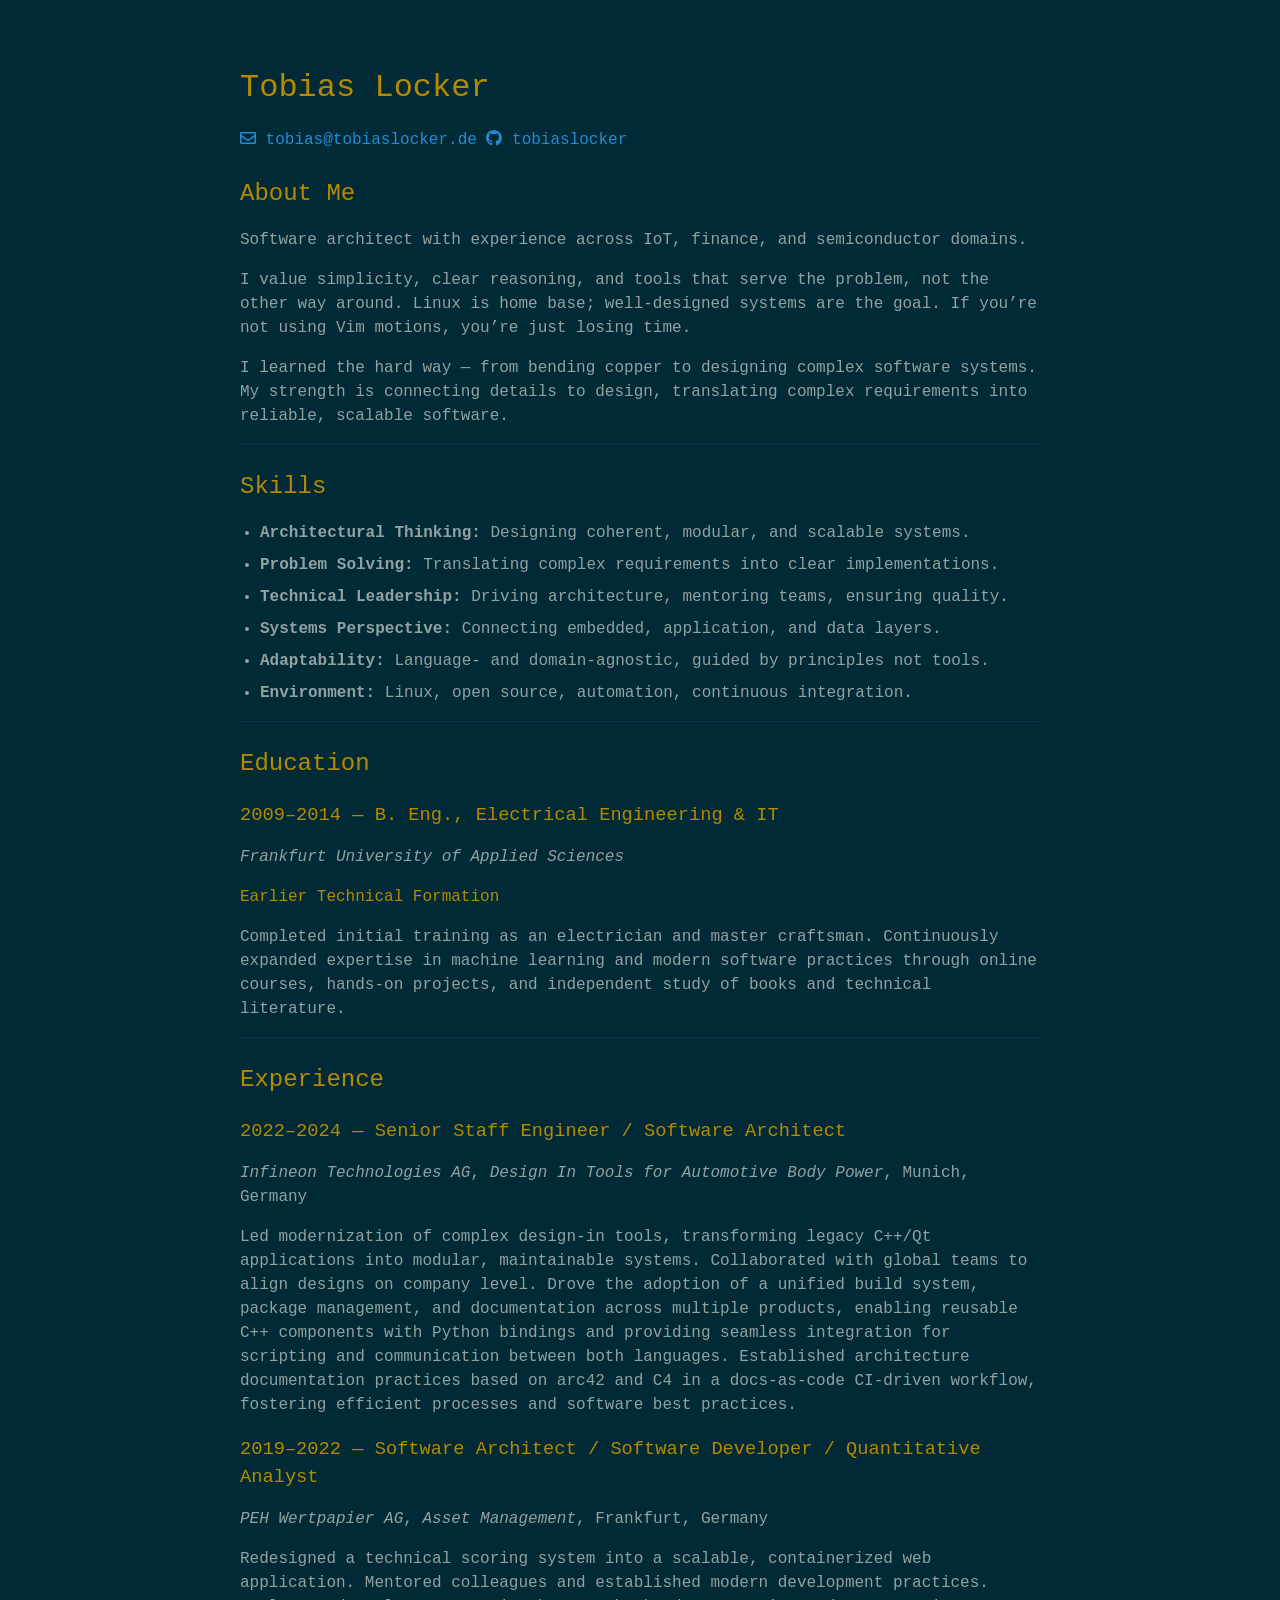
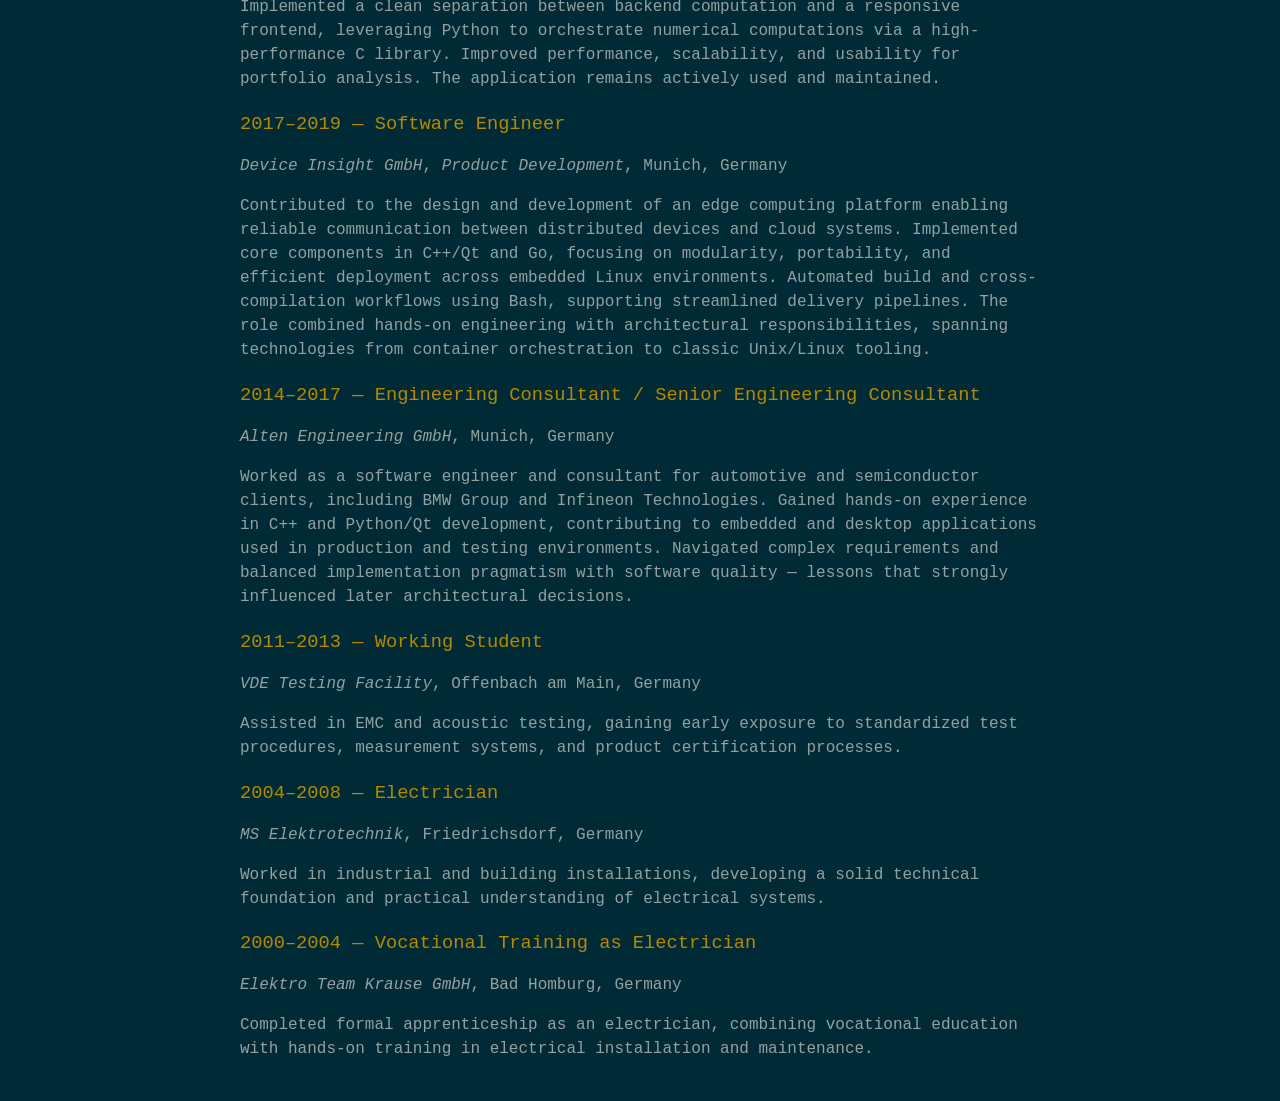
==== index.html @ aa9ca694 "deploy: 014cc4cbecb684654d0da23f1c67b94c93653425" ====
<!DOCTYPE html>
<html>
<head>
  <meta charset="utf-8">
  <title>Tobias Locker</title>
  <link rel="stylesheet" href="styles/cv.css">
  <link rel="stylesheet" href="https://use.fontawesome.com/releases/v5.11.1/css/all.css">
</head>
<body>
<div class="container">
  <header>
    <h1>Tobias Locker</h1>
    <div id="webaddress">
      <a href="mailto:tobias@tobiaslocker.de"><i class="far fa-envelope"></i> tobias@tobiaslocker.de</a>
      <a href="https://github.com/tobiaslocker"><i class="fab fa-github"></i> tobiaslocker</a>
    </div>
  </header>

  <main>
    <h2 id="about-me">About Me</h2>
    <p>Software architect with experience across IoT, finance, and
    semiconductor domains.</p>
    <p>I value simplicity, clear reasoning, and tools that serve the
    problem, not the other way around. Linux is home base; well-designed
    systems are the goal. If you’re not using Vim motions, you’re just
    losing time.</p>
    <p>I learned the hard way — from bending copper to designing complex
    software systems. My strength is connecting details to design,
    translating complex requirements into reliable, scalable
    software.</p>
    <hr />
    <h2 id="skills">Skills</h2>
    <ul>
    <li><strong>Architectural Thinking:</strong> Designing coherent,
    modular, and scalable systems.</li>
    <li><strong>Problem Solving:</strong> Translating complex
    requirements into clear implementations.</li>
    <li><strong>Technical Leadership:</strong> Driving architecture,
    mentoring teams, ensuring quality.</li>
    <li><strong>Systems Perspective:</strong> Connecting embedded,
    application, and data layers.</li>
    <li><strong>Adaptability:</strong> Language- and domain-agnostic,
    guided by principles not tools.</li>
    <li><strong>Environment:</strong> Linux, open source, automation,
    continuous integration.</li>
    </ul>
    <hr />
    <h2 id="education">Education</h2>
    <h3 id="b.-eng.-electrical-engineering-it">2009–2014 — B. Eng.,
    Electrical Engineering &amp; IT</h3>
    <p><em>Frankfurt University of Applied Sciences</em></p>
    <h4 id="earlier-technical-formation">Earlier Technical
    Formation</h4>
    <p>Completed initial training as an electrician and master
    craftsman. Continuously expanded expertise in machine learning and
    modern software practices through online courses, hands-on projects,
    and independent study of books and technical literature.</p>
    <hr />
    <h2 id="experience">Experience</h2>
    <h3 id="senior-staff-engineer-software-architect">2022–2024 — Senior
    Staff Engineer / Software Architect</h3>
    <p><em>Infineon Technologies AG</em>, <em>Design In Tools for
    Automotive Body Power</em>, Munich, Germany</p>
    <p>Led modernization of complex design-in tools, transforming legacy
    C++/Qt applications into modular, maintainable systems. Collaborated
    with global teams to align designs on company level. Drove the
    adoption of a unified build system, package management, and
    documentation across multiple products, enabling reusable C++
    components with Python bindings and providing seamless integration
    for scripting and communication between both languages. Established
    architecture documentation practices based on arc42 and C4 in a
    docs-as-code CI-driven workflow, fostering efficient processes and
    software best practices.</p>
    <h3
    id="software-architect-software-developer-quantitative-analyst">2019–2022
    — Software Architect / Software Developer / Quantitative
    Analyst</h3>
    <p><em>PEH Wertpapier AG</em>, <em>Asset Management</em>, Frankfurt,
    Germany</p>
    <p>Redesigned a technical scoring system into a scalable,
    containerized web application. Mentored colleagues and established
    modern development practices. Implemented a clean separation between
    backend computation and a responsive frontend, leveraging Python to
    orchestrate numerical computations via a high-performance C library.
    Improved performance, scalability, and usability for portfolio
    analysis. The application remains actively used and maintained.</p>
    <h3 id="software-engineer">2017–2019 — Software Engineer</h3>
    <p><em>Device Insight GmbH</em>, <em>Product Development</em>,
    Munich, Germany</p>
    <p>Contributed to the design and development of an edge computing
    platform enabling reliable communication between distributed devices
    and cloud systems. Implemented core components in C++/Qt and Go,
    focusing on modularity, portability, and efficient deployment across
    embedded Linux environments. Automated build and cross-compilation
    workflows using Bash, supporting streamlined delivery pipelines. The
    role combined hands-on engineering with architectural
    responsibilities, spanning technologies from container orchestration
    to classic Unix/Linux tooling.</p>
    <h3
    id="engineering-consultant-senior-engineering-consultant">2014–2017
    — Engineering Consultant / Senior Engineering Consultant</h3>
    <p><em>Alten Engineering GmbH</em>, Munich, Germany</p>
    <p>Worked as a software engineer and consultant for automotive and
    semiconductor clients, including BMW Group and Infineon
    Technologies. Gained hands-on experience in C++ and Python/Qt
    development, contributing to embedded and desktop applications used
    in production and testing environments. Navigated complex
    requirements and balanced implementation pragmatism with software
    quality — lessons that strongly influenced later architectural
    decisions.</p>
    <h3 id="working-student">2011–2013 — Working Student</h3>
    <p><em>VDE Testing Facility</em>, Offenbach am Main, Germany</p>
    <p>Assisted in EMC and acoustic testing, gaining early exposure to
    standardized test procedures, measurement systems, and product
    certification processes.</p>
    <h3 id="electrician">2004–2008 — Electrician</h3>
    <p><em>MS Elektrotechnik</em>, Friedrichsdorf, Germany</p>
    <p>Worked in industrial and building installations, developing a
    solid technical foundation and practical understanding of electrical
    systems.</p>
    <h3 id="vocational-training-as-electrician">2000–2004 — Vocational
    Training as Electrician</h3>
    <p><em>Elektro Team Krause GmbH</em>, Bad Homburg, Germany</p>
    <p>Completed formal apprenticeship as an electrician, combining
    vocational education with hands-on training in electrical
    installation and maintenance.</p>
  </main>
</div>
</body>
</html>
---- styles/cv.css ----
/* ===== CV Base Styles ===== */

/* Default color variables (Solarized Light by default) */
:root {
    --bg: #002b36;
    --text: #93a1a1;
    --heading: #b58900;
    --rule: #073642;
    --link: #268bd2;
}

/* ===== Body ===== */
body {
    font-family: Monaco, Menlo, Consolas, "Courier New", monospace;
    font-size: 12pt;
    line-height: 1.5;
    margin: 0;
    padding: 2em 1em;
    background-color: var(--bg);
    color: var(--text);
}

/* ===== Layout Container ===== */
.container {
    max-width: 800px;
    margin: 0 auto;
}

/* ===== Headings ===== */
h1, h2, h3, h4 {
    font-weight: 400;
    margin-top: 1em;
    margin-bottom: 0.5em;
    color: var(--heading);
}

/* ===== Paragraphs & Lists ===== */
p, li {
    margin-bottom: 0.5em;
}

/* ===== Lists ===== */
ul {
    padding-left: 1.25em;
}

/* ===== Horizontal Rules ===== */
hr {
    border: none;
    border-top: 1px solid var(--rule);
    margin: 1em 0;
}

/* ===== Links ===== */
a {
    color: var(--link);
    text-decoration: none;
}

a:hover {
    text-decoration: underline;
}
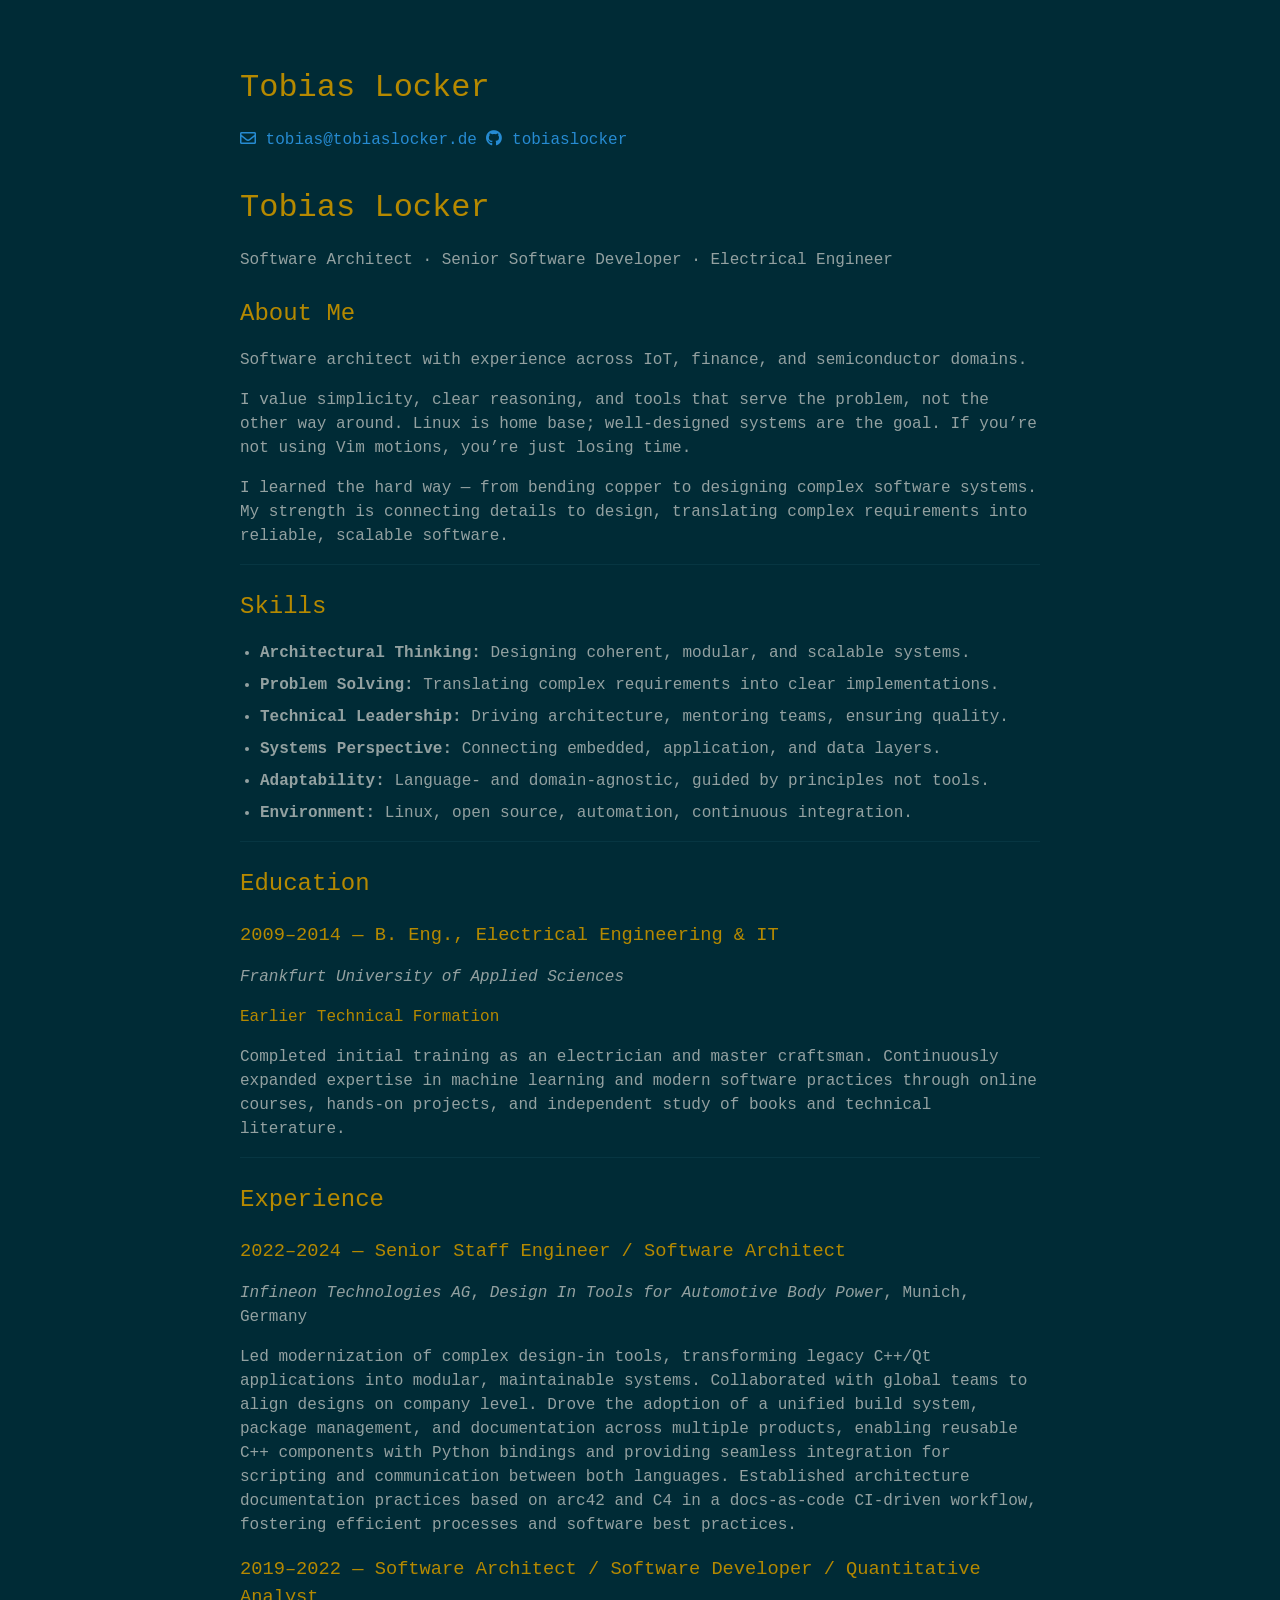
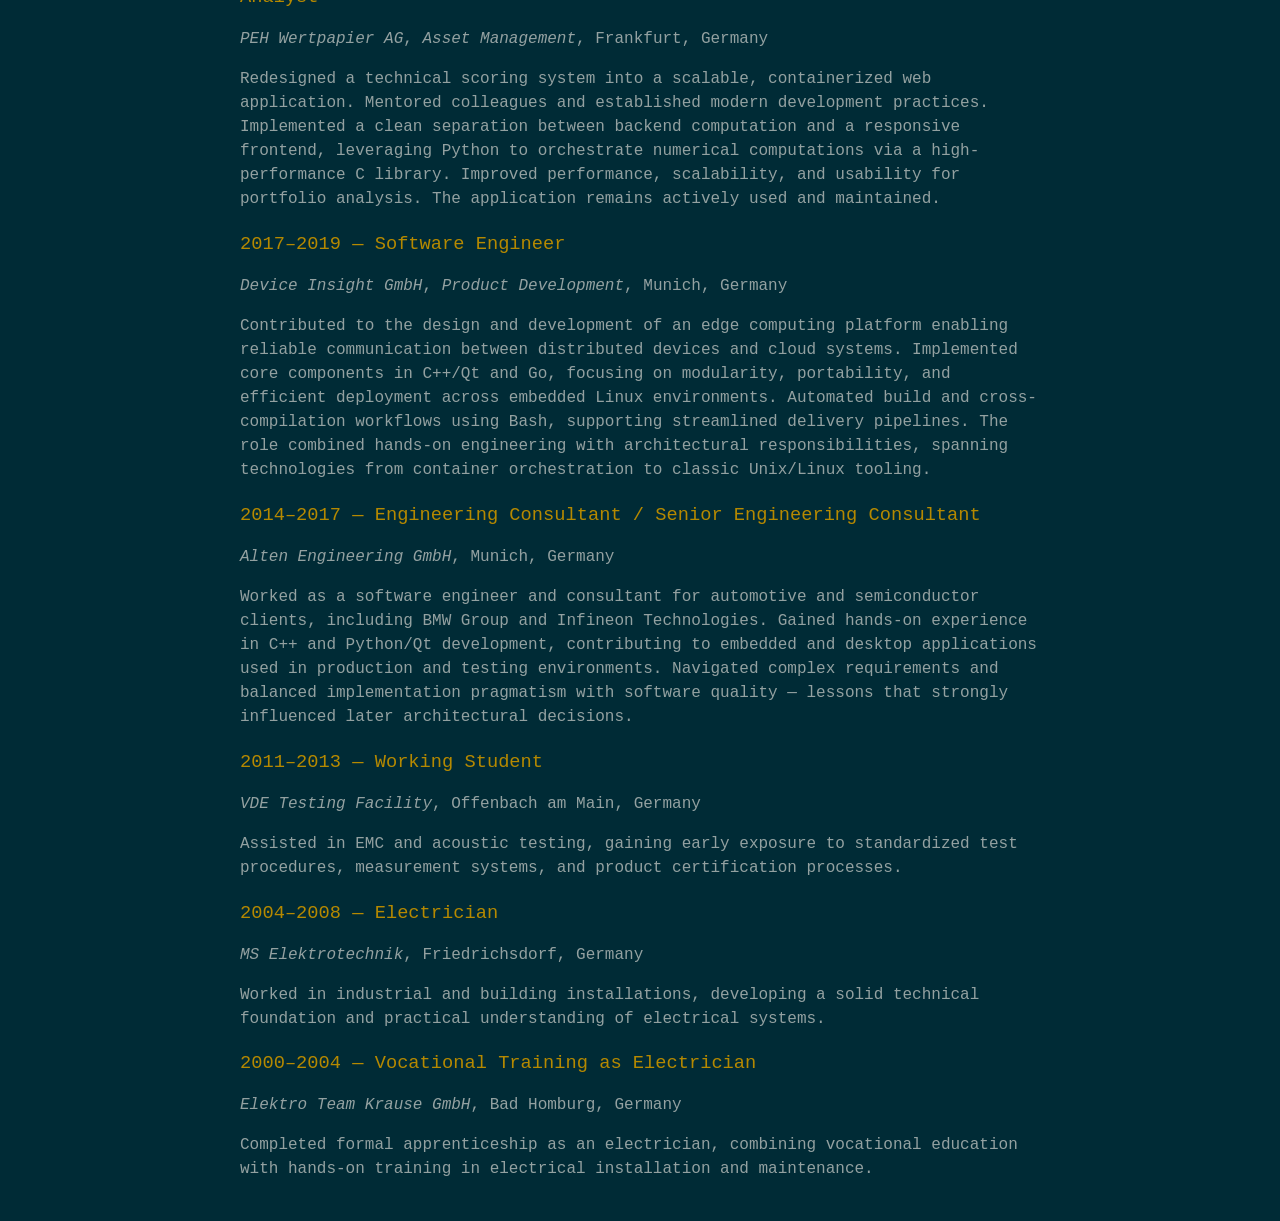
==== commit 045473d2: "deploy: 7c91774c4aaae18dd92c0003bdf5adc5a0e68ea3" ====
--- a/index.html
+++ b/index.html
@@ -17,6 +17,9 @@
   </header>
 
   <main>
+    <h1 id="tobias-locker">Tobias Locker</h1>
+    <p>Software Architect · Senior Software Developer · Electrical
+    Engineer</p>
     <h2 id="about-me">About Me</h2>
     <p>Software architect with experience across IoT, finance, and
     semiconductor domains.</p>
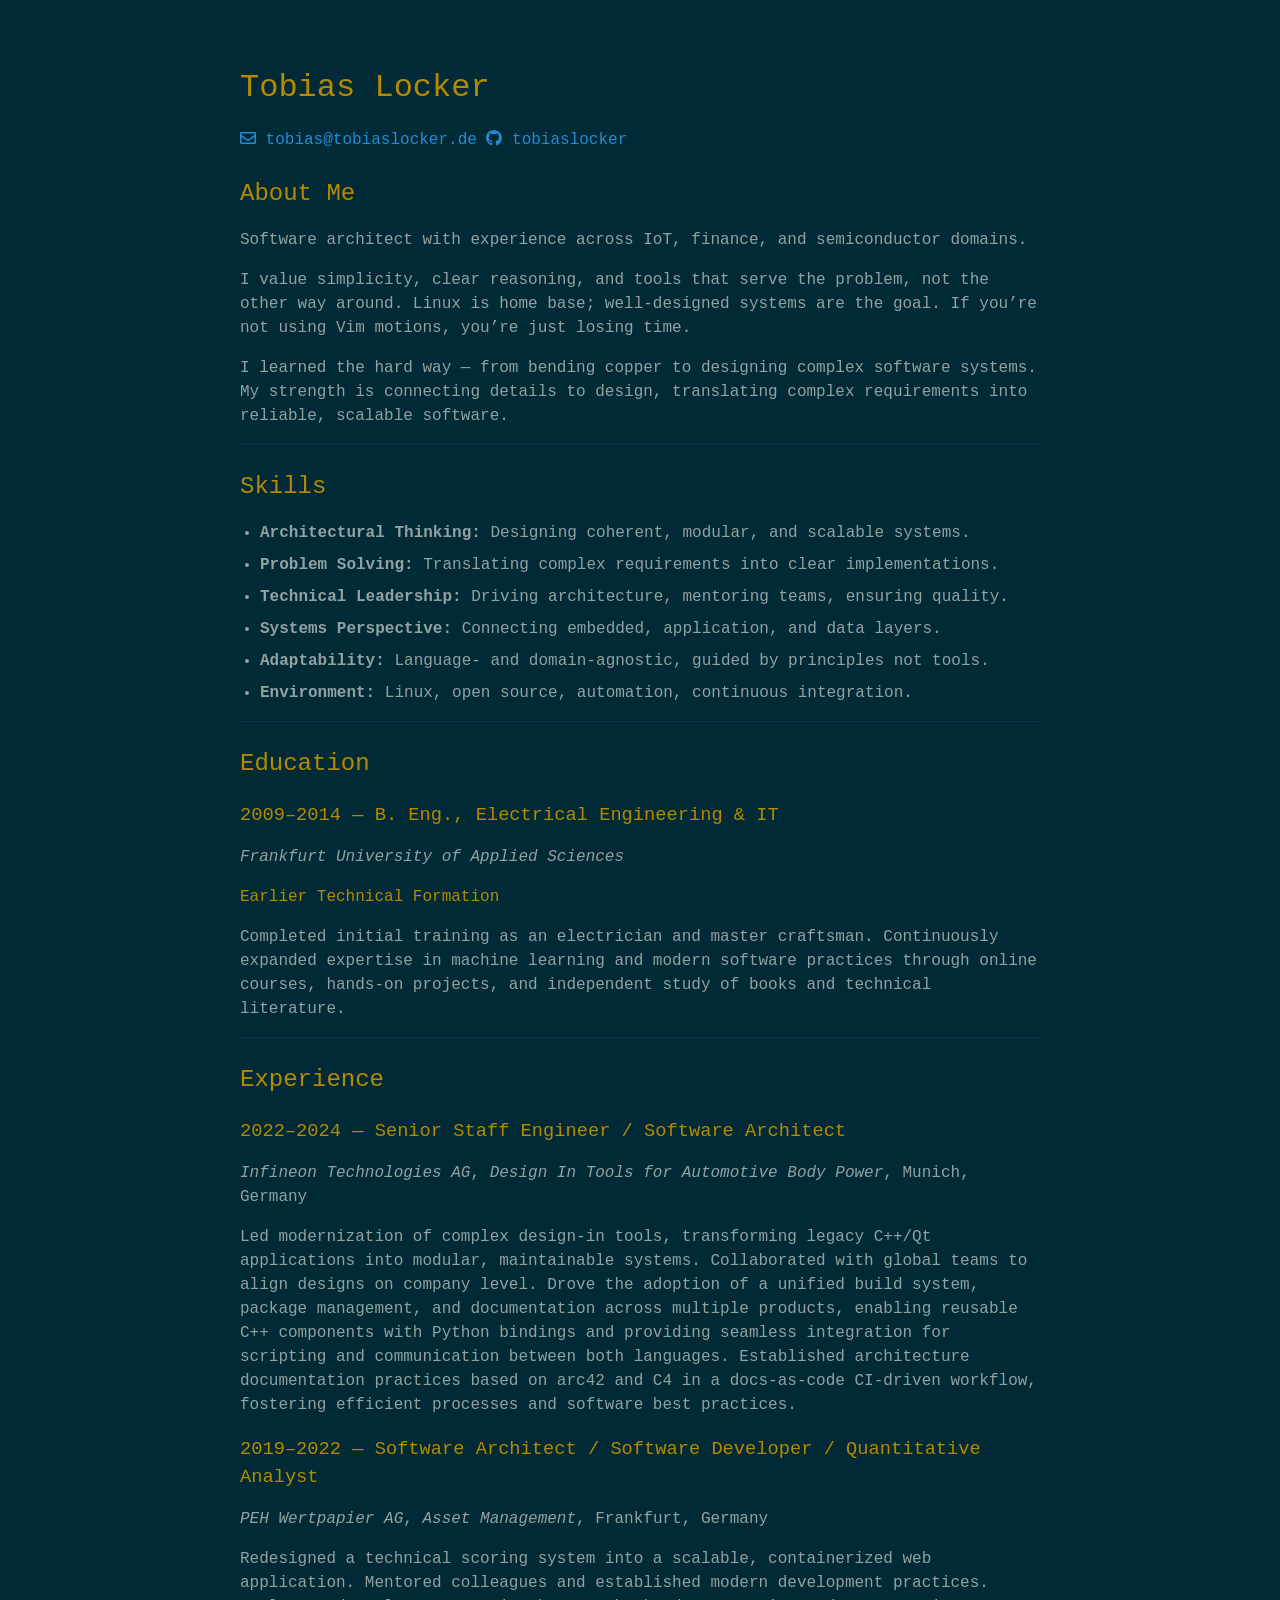
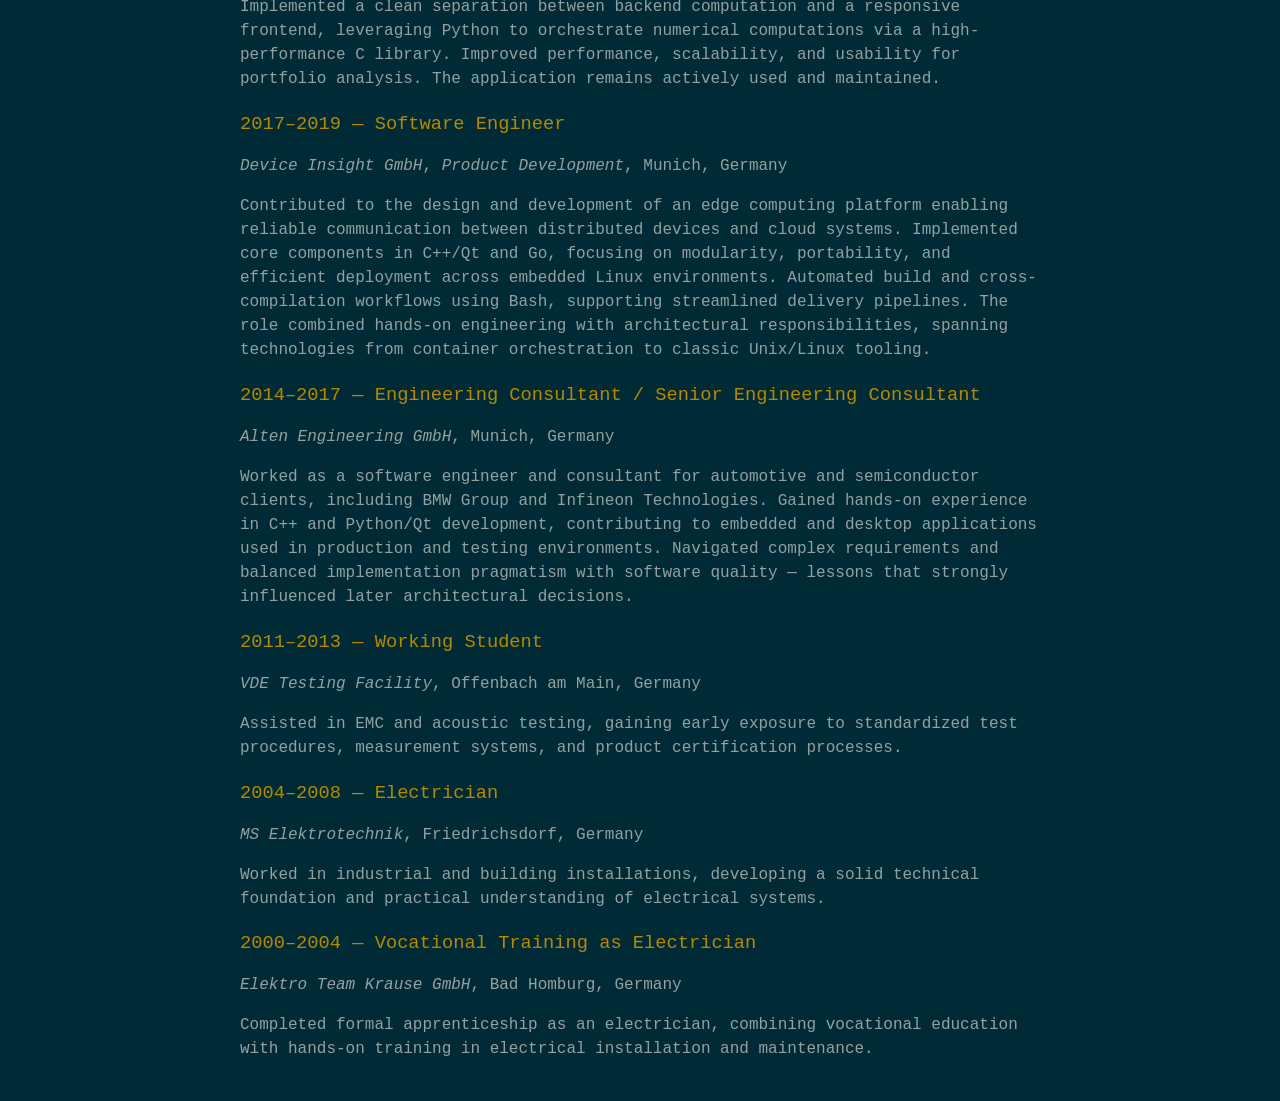
==== commit 32f63142: "deploy: 397a8ae8e4a882080c83a5ab2ea99928a589a8a3" ====
--- a/index.html
+++ b/index.html
@@ -17,9 +17,6 @@
   </header>
 
   <main>
-    <h1 id="tobias-locker">Tobias Locker</h1>
-    <p>Software Architect · Senior Software Developer · Electrical
-    Engineer</p>
     <h2 id="about-me">About Me</h2>
     <p>Software architect with experience across IoT, finance, and
     semiconductor domains.</p>
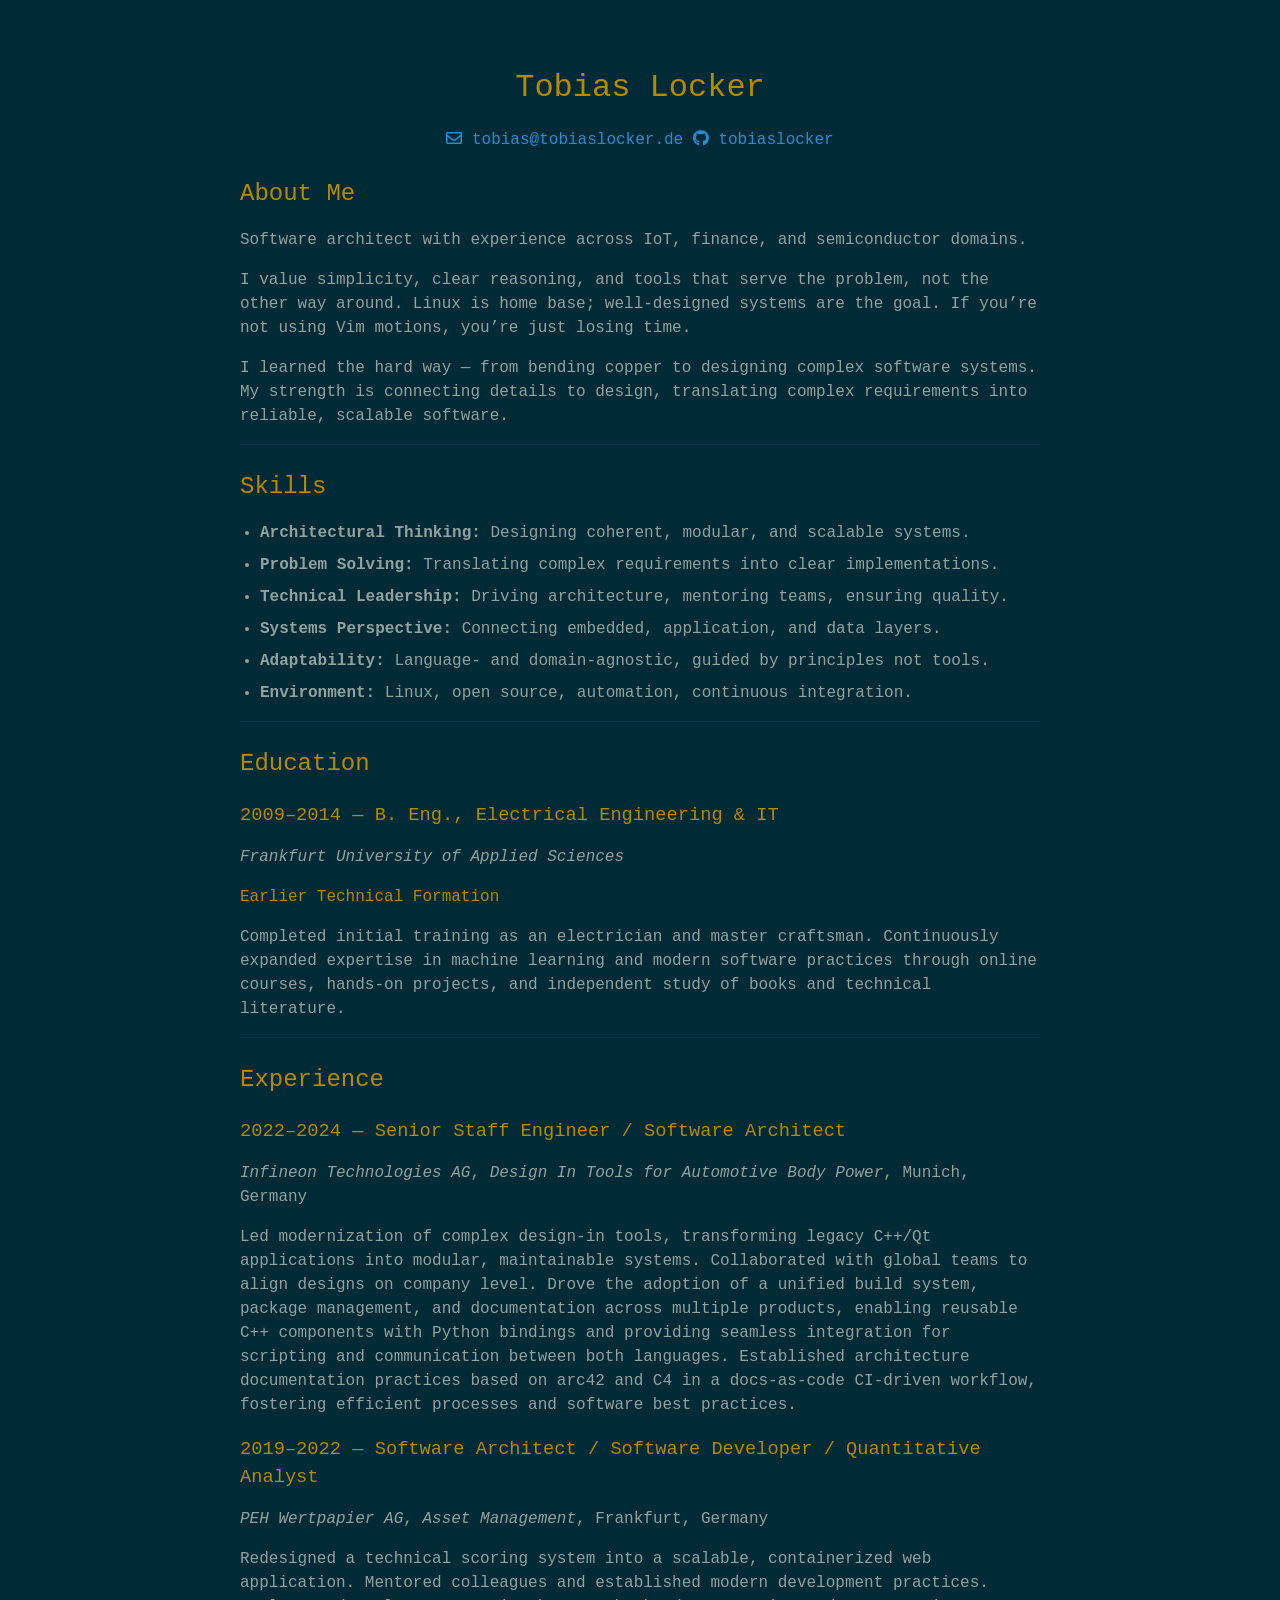
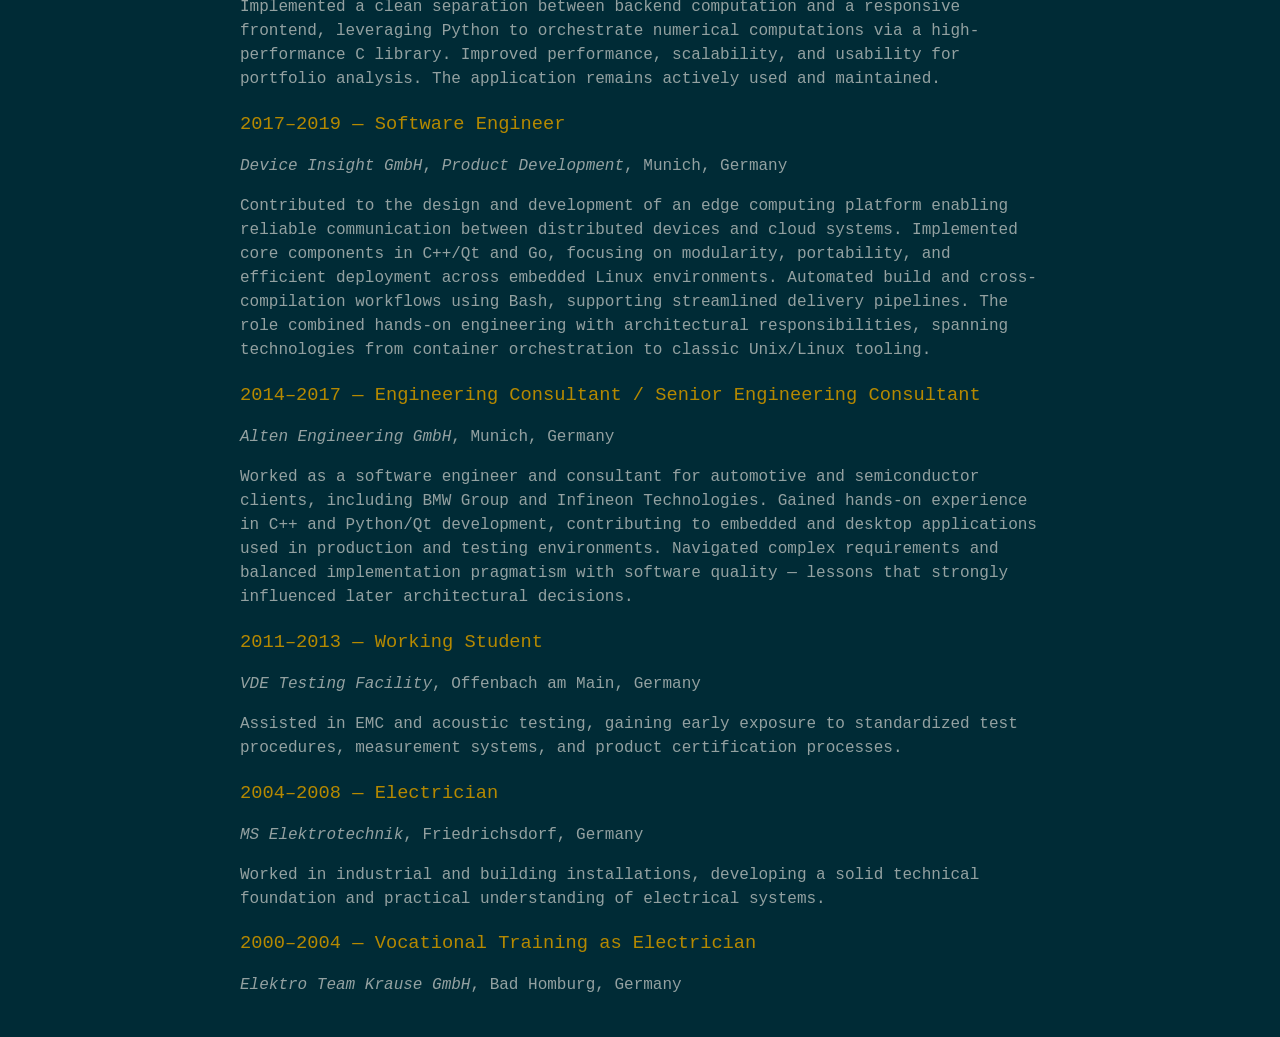
==== commit 5d567531: "deploy: 19529f7faa056190deb3010633e8948b30cadd32" ====
--- a/index.html
+++ b/index.html
@@ -121,9 +121,6 @@
     <h3 id="vocational-training-as-electrician">2000–2004 — Vocational
     Training as Electrician</h3>
     <p><em>Elektro Team Krause GmbH</em>, Bad Homburg, Germany</p>
-    <p>Completed formal apprenticeship as an electrician, combining
-    vocational education with hands-on training in electrical
-    installation and maintenance.</p>
   </main>
 </div>
 </body>
--- a/styles/cv.css
+++ b/styles/cv.css
@@ -60,3 +60,7 @@
 a:hover {
     text-decoration: underline;
 }
+
+header {
+  text-align: center;
+}
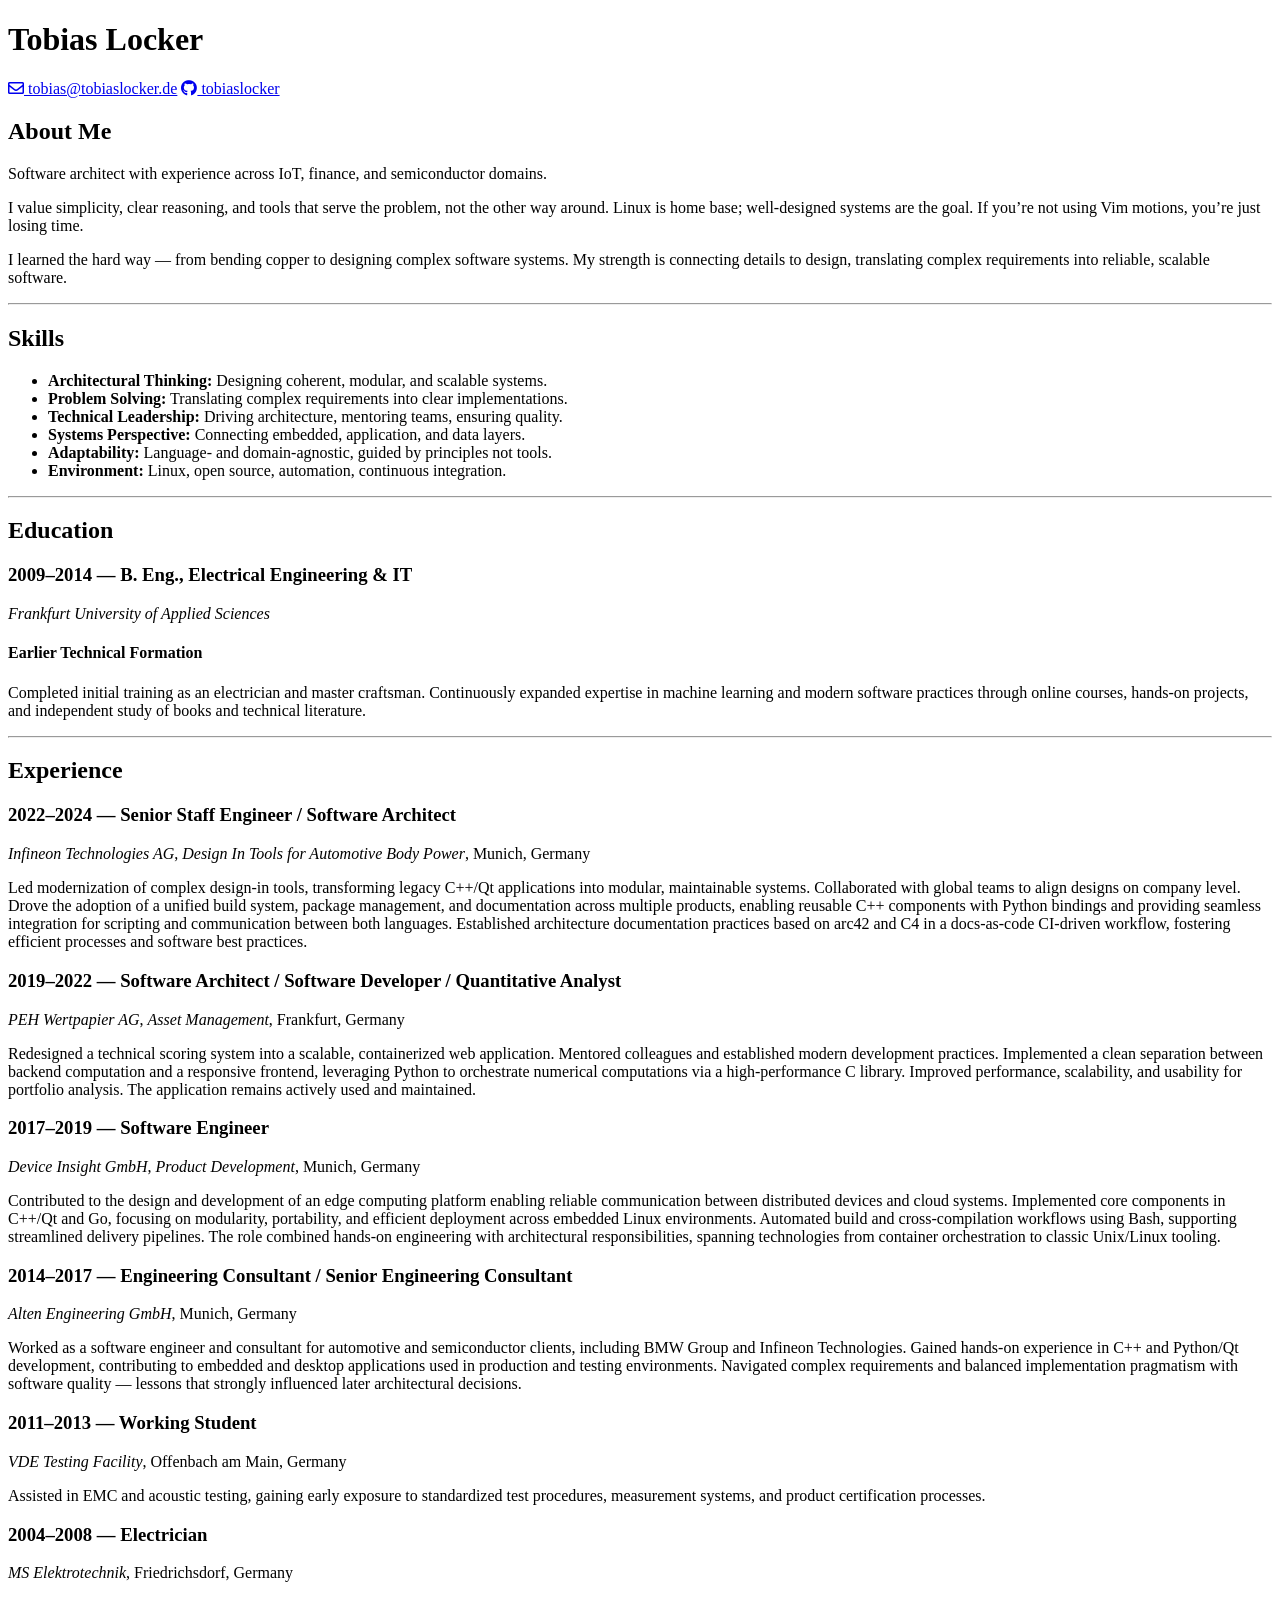
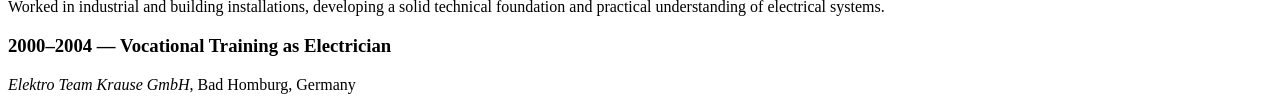
==== commit d710abf8: "deploy: 716c26b9024198b0a523f05c11e8f5c09a6b26e4" ====
--- a/index.html
+++ b/index.html
@@ -3,7 +3,7 @@
 <head>
   <meta charset="utf-8">
   <title>Tobias Locker</title>
-  <link rel="stylesheet" href="styles/cv.css">
+  <link rel="stylesheet" href="docframe/styles/base.css">
   <link rel="stylesheet" href="https://use.fontawesome.com/releases/v5.11.1/css/all.css">
 </head>
 <body>
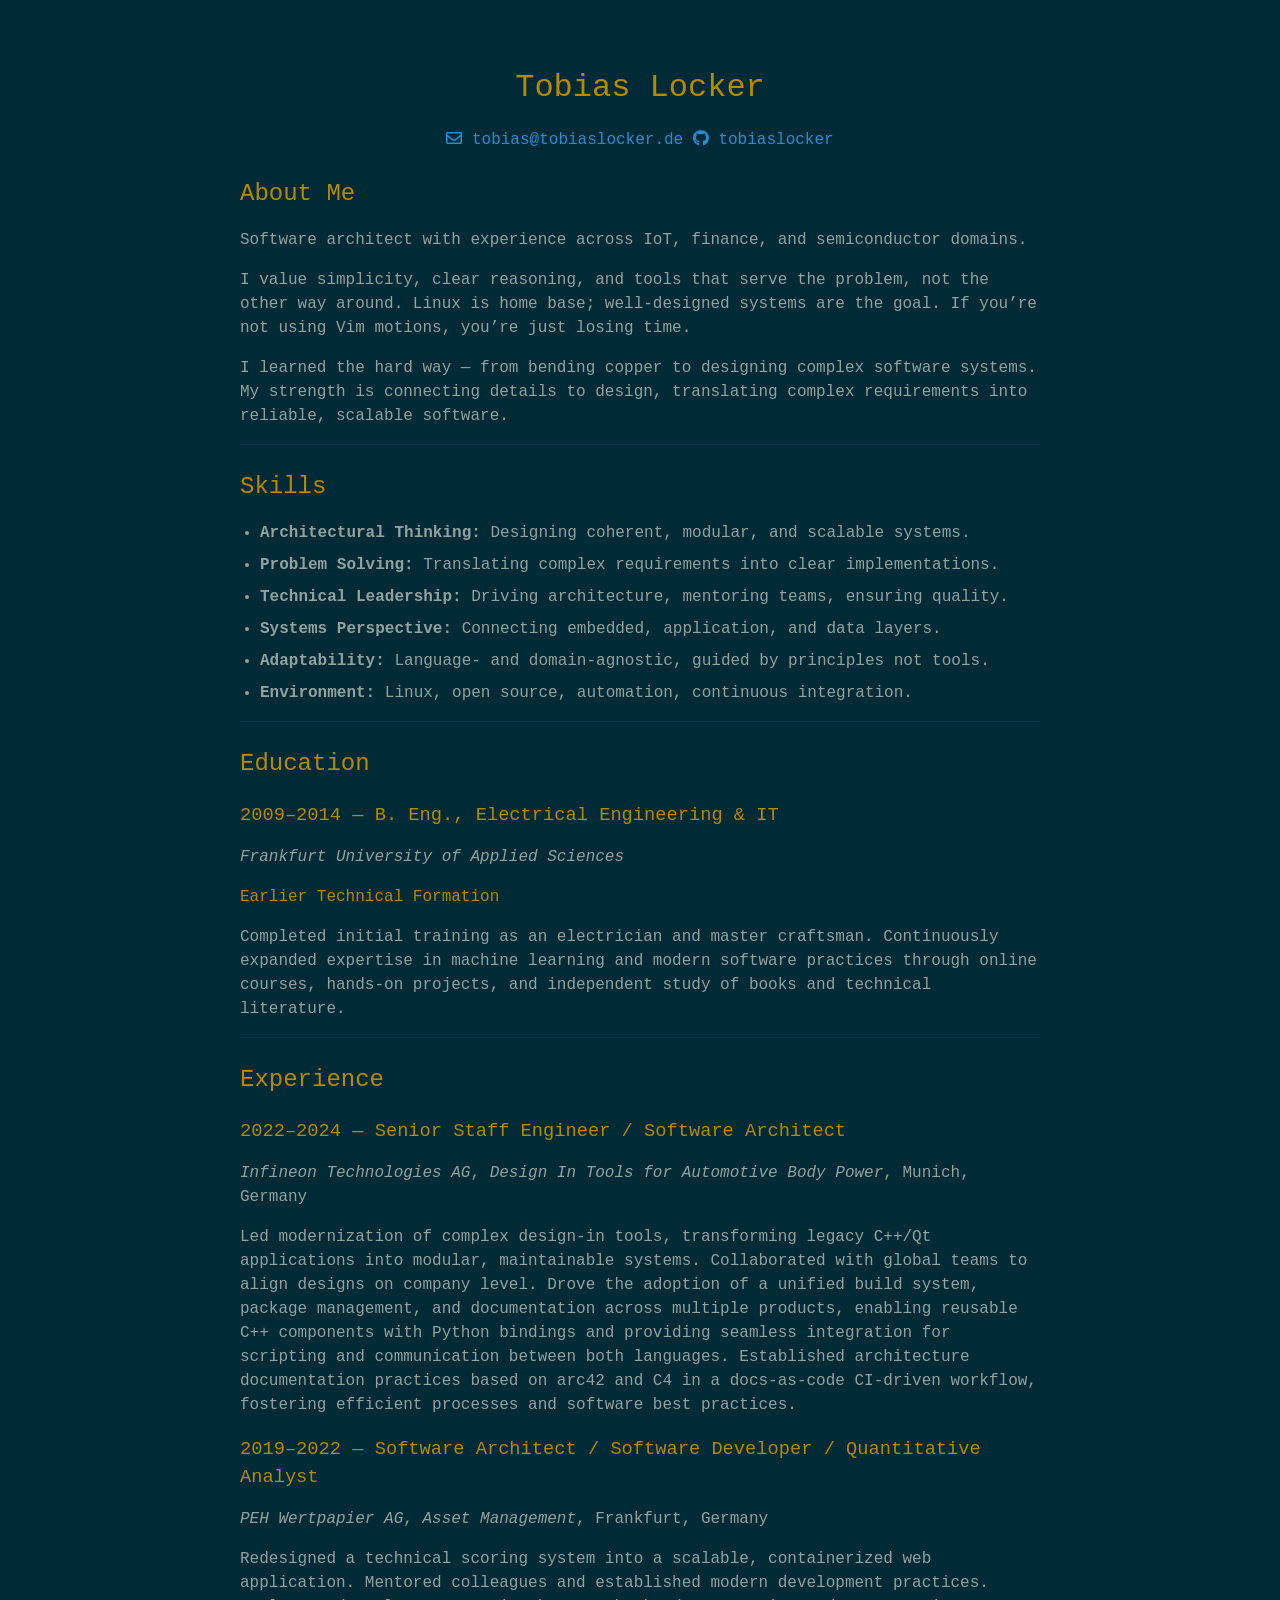
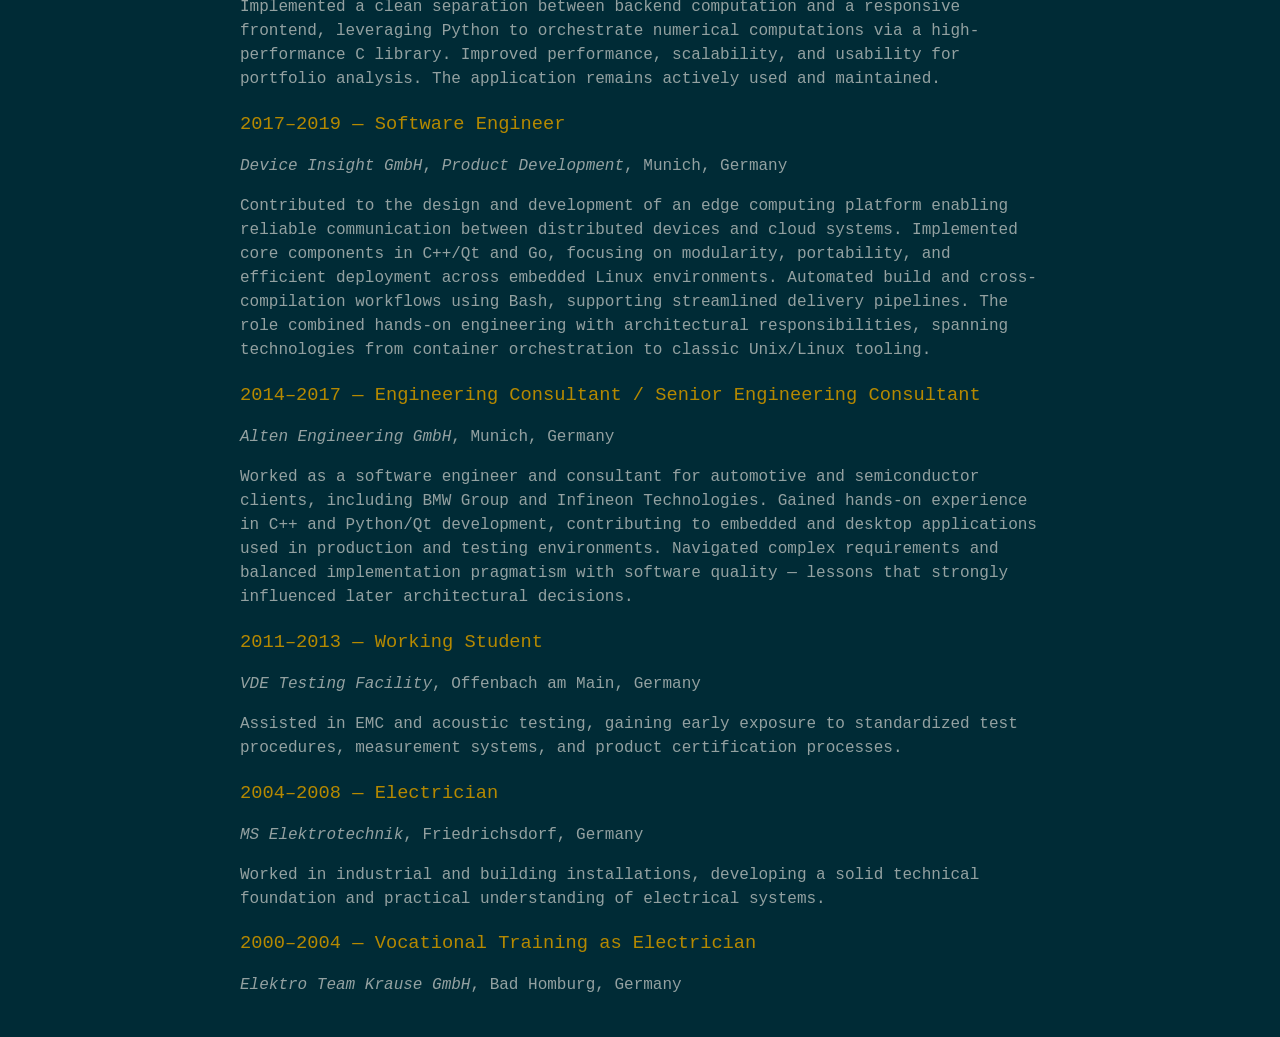
==== commit aee64183: "deploy: 23d521402b43550bbfc5ddf5919feb9ace45d7f7" ====
--- a/index.html
+++ b/index.html
@@ -3,7 +3,7 @@
 <head>
   <meta charset="utf-8">
   <title>Tobias Locker</title>
-  <link rel="stylesheet" href="docframe/styles/base.css">
+  <link rel="stylesheet" href="styles/base.css">
   <link rel="stylesheet" href="https://use.fontawesome.com/releases/v5.11.1/css/all.css">
 </head>
 <body>
--- a/styles/base.css
+++ b/styles/base.css
@@ -0,0 +1,47 @@
+:root {
+    --bg: #002b36;
+    --text: #93a1a1;
+    --heading: #b58900;
+    --rule: #073642;
+    --link: #268bd2;
+}
+body {
+    font-family: Monaco, Menlo, Consolas, "Courier New", monospace;
+    font-size: 12pt;
+    line-height: 1.5;
+    margin: 0;
+    padding: 2em 1em;
+    background-color: var(--bg);
+    color: var(--text);
+}
+.container {
+    max-width: 800px;
+    margin: 0 auto;
+}
+h1, h2, h3, h4 {
+    font-weight: 400;
+    margin-top: 1em;
+    margin-bottom: 0.5em;
+    color: var(--heading);
+}
+p, li {
+    margin-bottom: 0.5em;
+}
+ul {
+    padding-left: 1.25em;
+}
+hr {
+    border: none;
+    border-top: 1px solid var(--rule);
+    margin: 1em 0;
+}
+a {
+    color: var(--link);
+    text-decoration: none;
+}
+a:hover {
+    text-decoration: underline;
+}
+header {
+  text-align: center;
+}
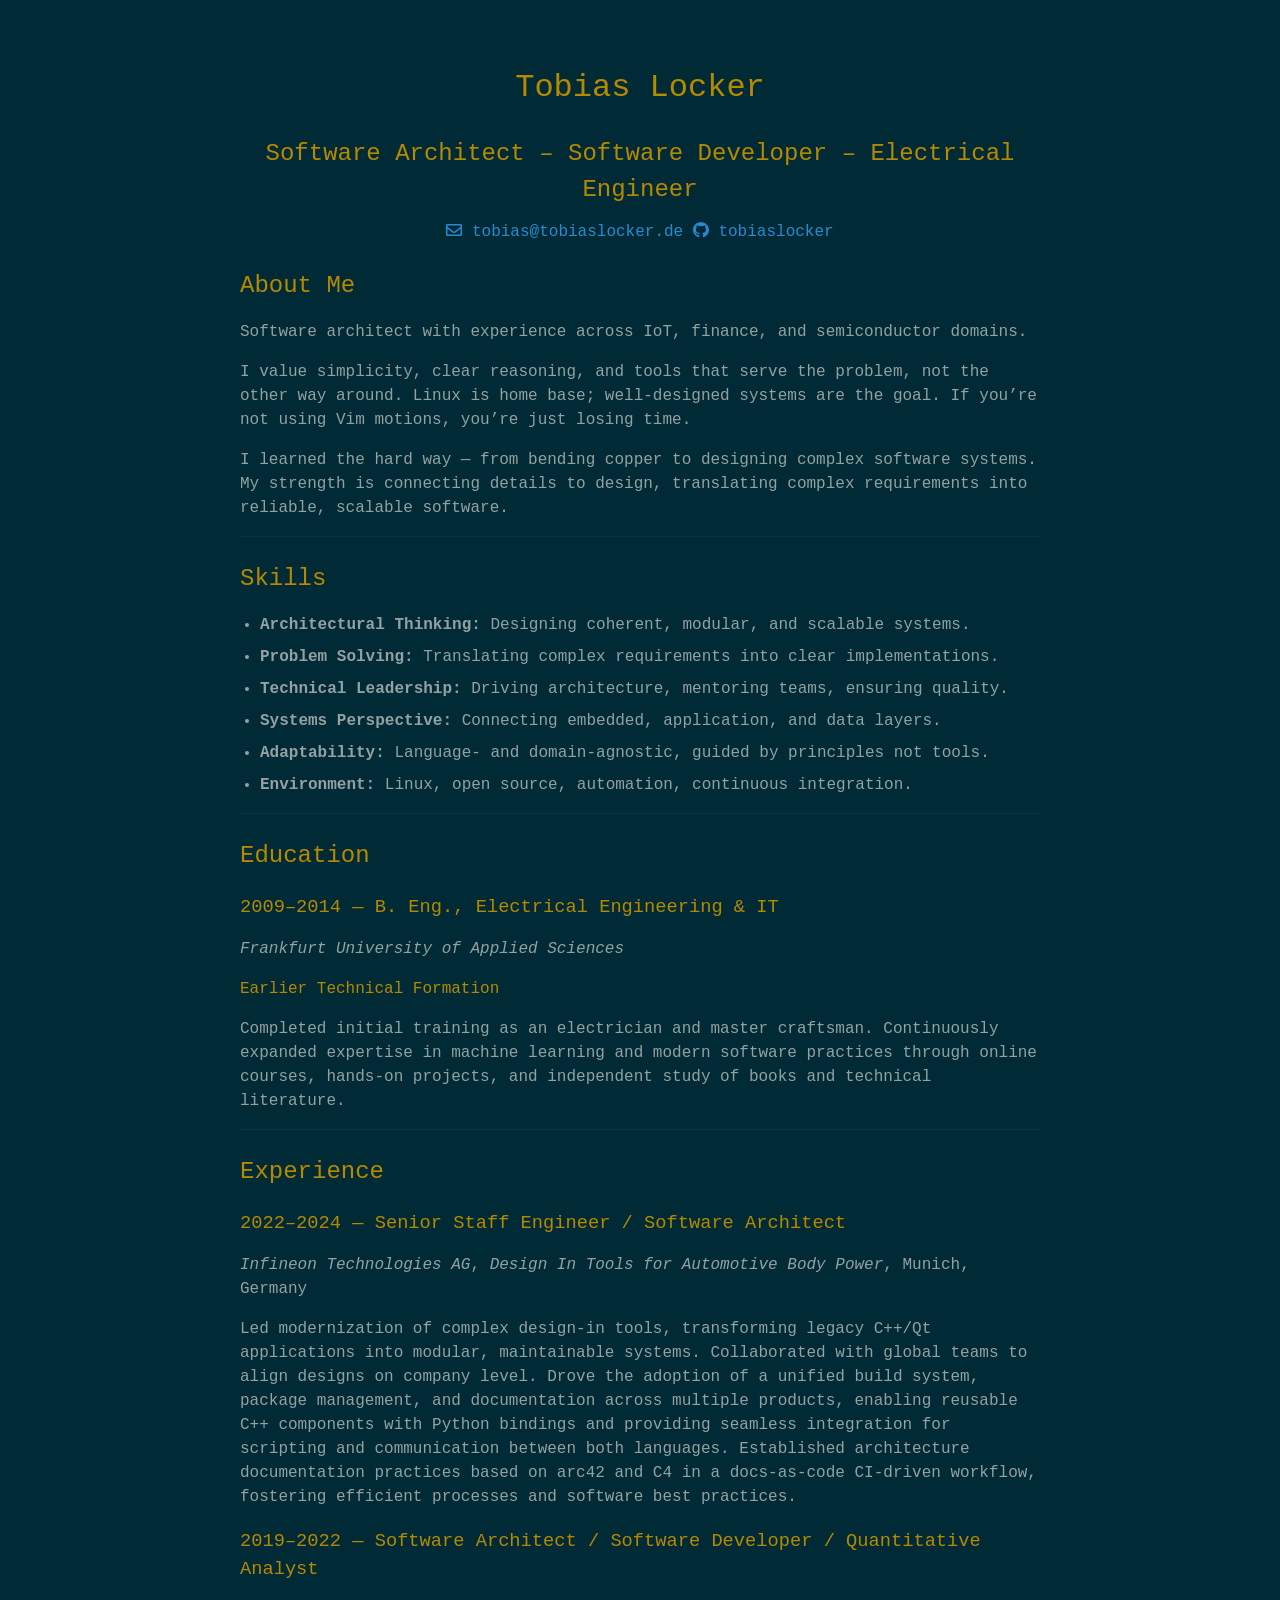
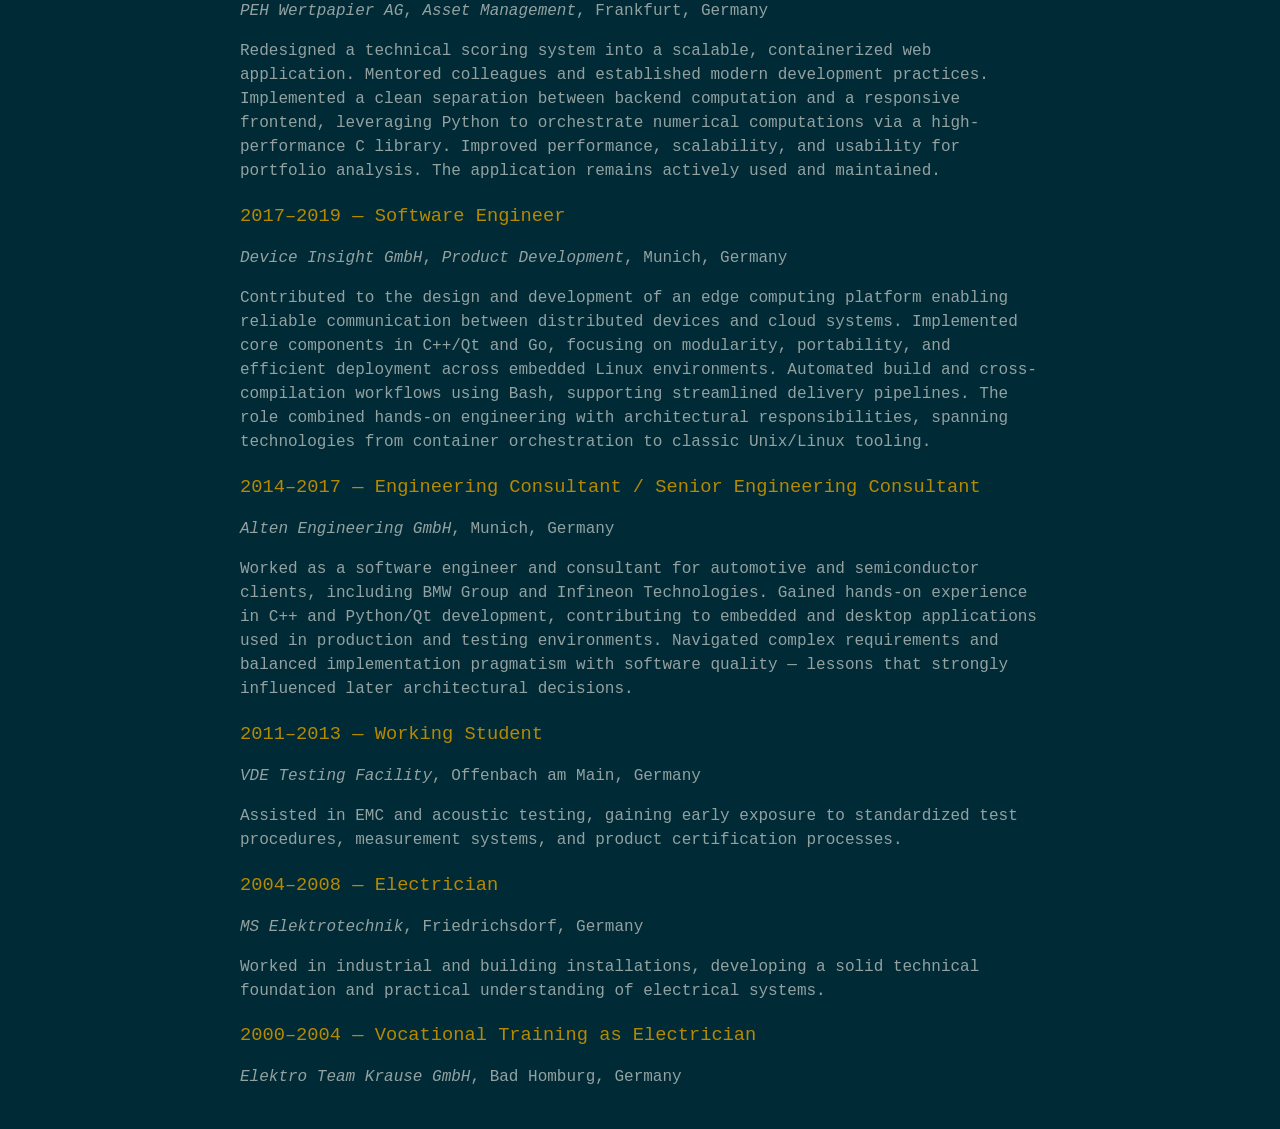
==== commit 18c3a5ec: "deploy: 199f5552aec115d702553b3a5eb31cf0c11f96ec" ====
--- a/index.html
+++ b/index.html
@@ -3,17 +3,23 @@
 <head>
   <meta charset="utf-8">
   <title>Tobias Locker</title>
+
   <link rel="stylesheet" href="styles/base.css">
   <link rel="stylesheet" href="https://use.fontawesome.com/releases/v5.11.1/css/all.css">
 </head>
+
 <body>
 <div class="container">
   <header>
-    <h1>Tobias Locker</h1>
+          <h1>Tobias Locker</h1>
+    
+          <h2 class="subtitle">Software Architect – Software Developer –
+Electrical Engineer</h2>
+    
     <div id="webaddress">
-      <a href="mailto:tobias@tobiaslocker.de"><i class="far fa-envelope"></i> tobias@tobiaslocker.de</a>
-      <a href="https://github.com/tobiaslocker"><i class="fab fa-github"></i> tobiaslocker</a>
-    </div>
+              <a href="mailto:tobias@tobiaslocker.de"><i class="far fa-envelope"></i> tobias@tobiaslocker.de</a>
+                    <a href="https://github.com/tobiaslocker"><i class="fab fa-github"></i> tobiaslocker</a>
+          </div>
   </header>
 
   <main>
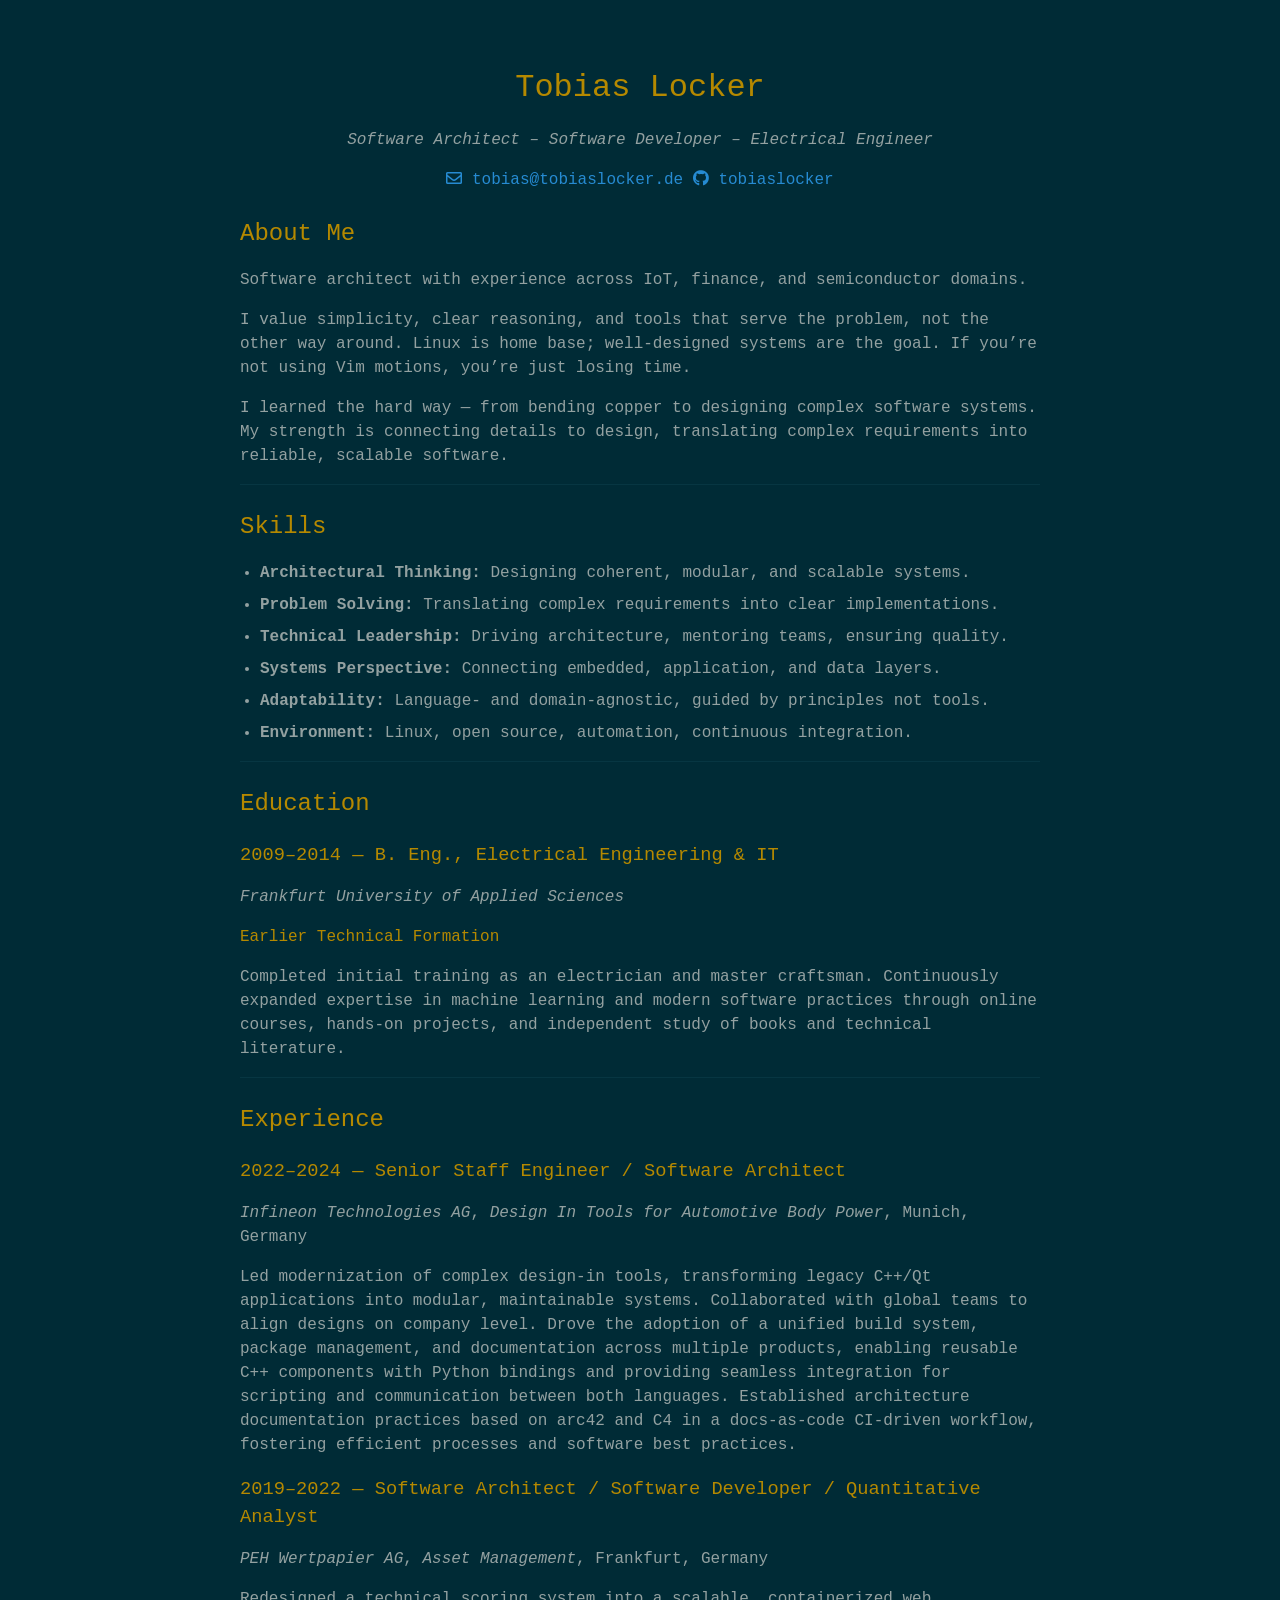
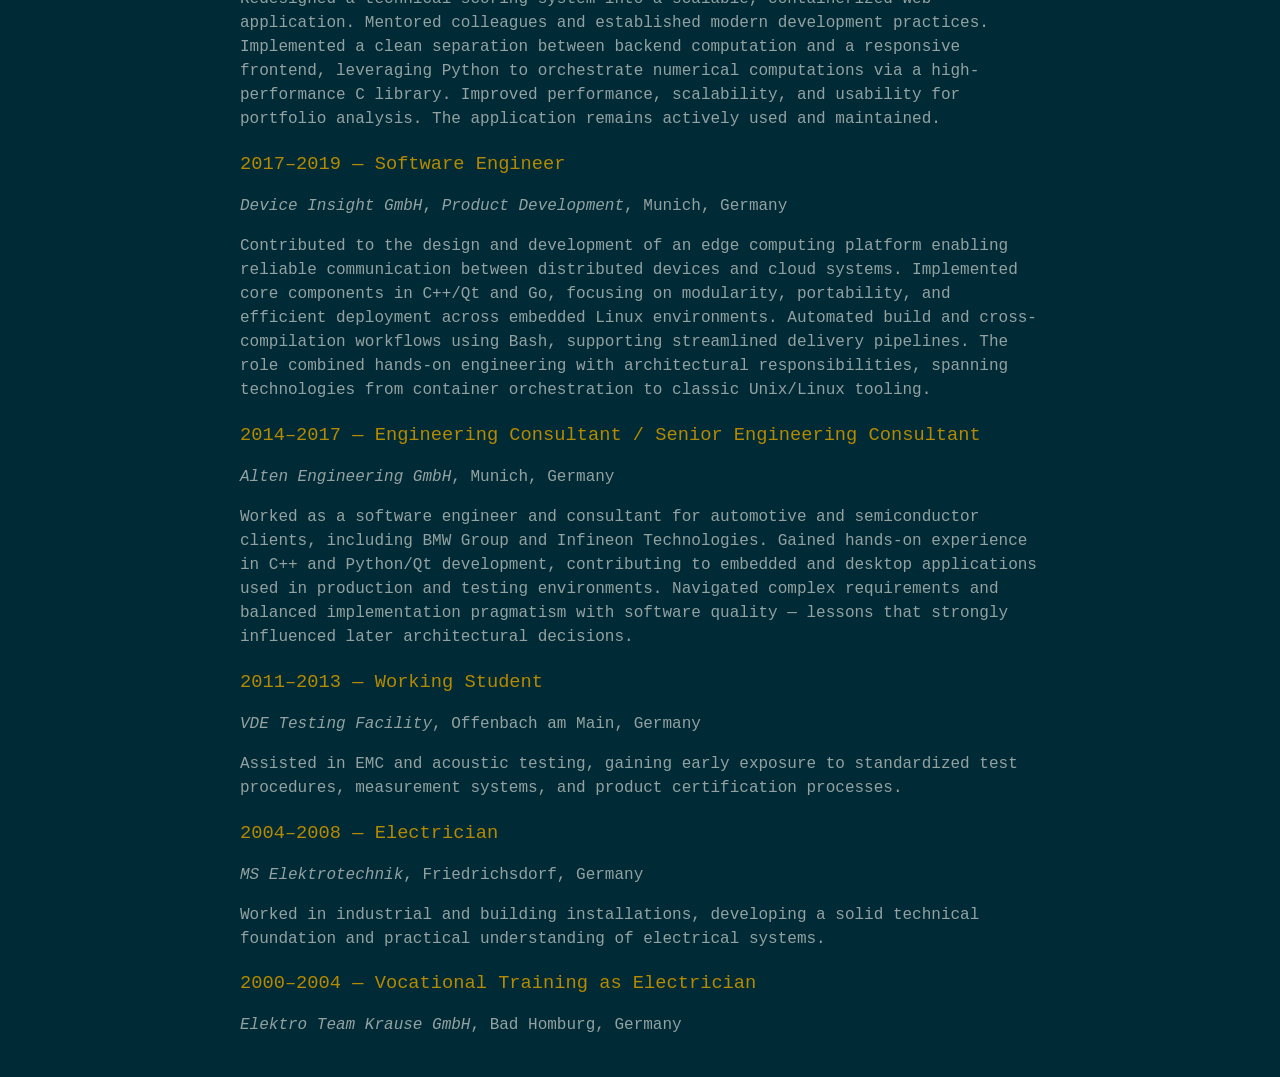
==== commit 08232654: "deploy: 594ba6012fb1852be0fb9e7d9e69fde5a13f8ec9" ====
--- a/index.html
+++ b/index.html
@@ -1,22 +1,21 @@
 <!DOCTYPE html>
 <html>
+
 <head>
   <meta charset="utf-8">
   <title>Tobias Locker</title>
-
   <link rel="stylesheet" href="styles/base.css">
   <link rel="stylesheet" href="https://use.fontawesome.com/releases/v5.11.1/css/all.css">
 </head>
 
 <body>
 <div class="container">
+
   <header>
           <h1>Tobias Locker</h1>
-    
-          <h2 class="subtitle">Software Architect – Software Developer –
-Electrical Engineer</h2>
-    
-    <div id="webaddress">
+              <div class="subtitle">Software Architect – Software
+Developer – Electrical Engineer</div>
+        <div id="webaddress">
               <a href="mailto:tobias@tobiaslocker.de"><i class="far fa-envelope"></i> tobias@tobiaslocker.de</a>
                     <a href="https://github.com/tobiaslocker"><i class="fab fa-github"></i> tobiaslocker</a>
           </div>
@@ -130,4 +129,5 @@
   </main>
 </div>
 </body>
+
 </html>
--- a/styles/base.css
+++ b/styles/base.css
@@ -17,6 +17,13 @@
 .container {
     max-width: 800px;
     margin: 0 auto;
+}
+.subtitle {
+    font-size: 1em;
+    font-style: italic;
+    color: var(--text);
+    margin-top: 0.5em;
+    margin-bottom: 1em;
 }
 h1, h2, h3, h4 {
     font-weight: 400;
